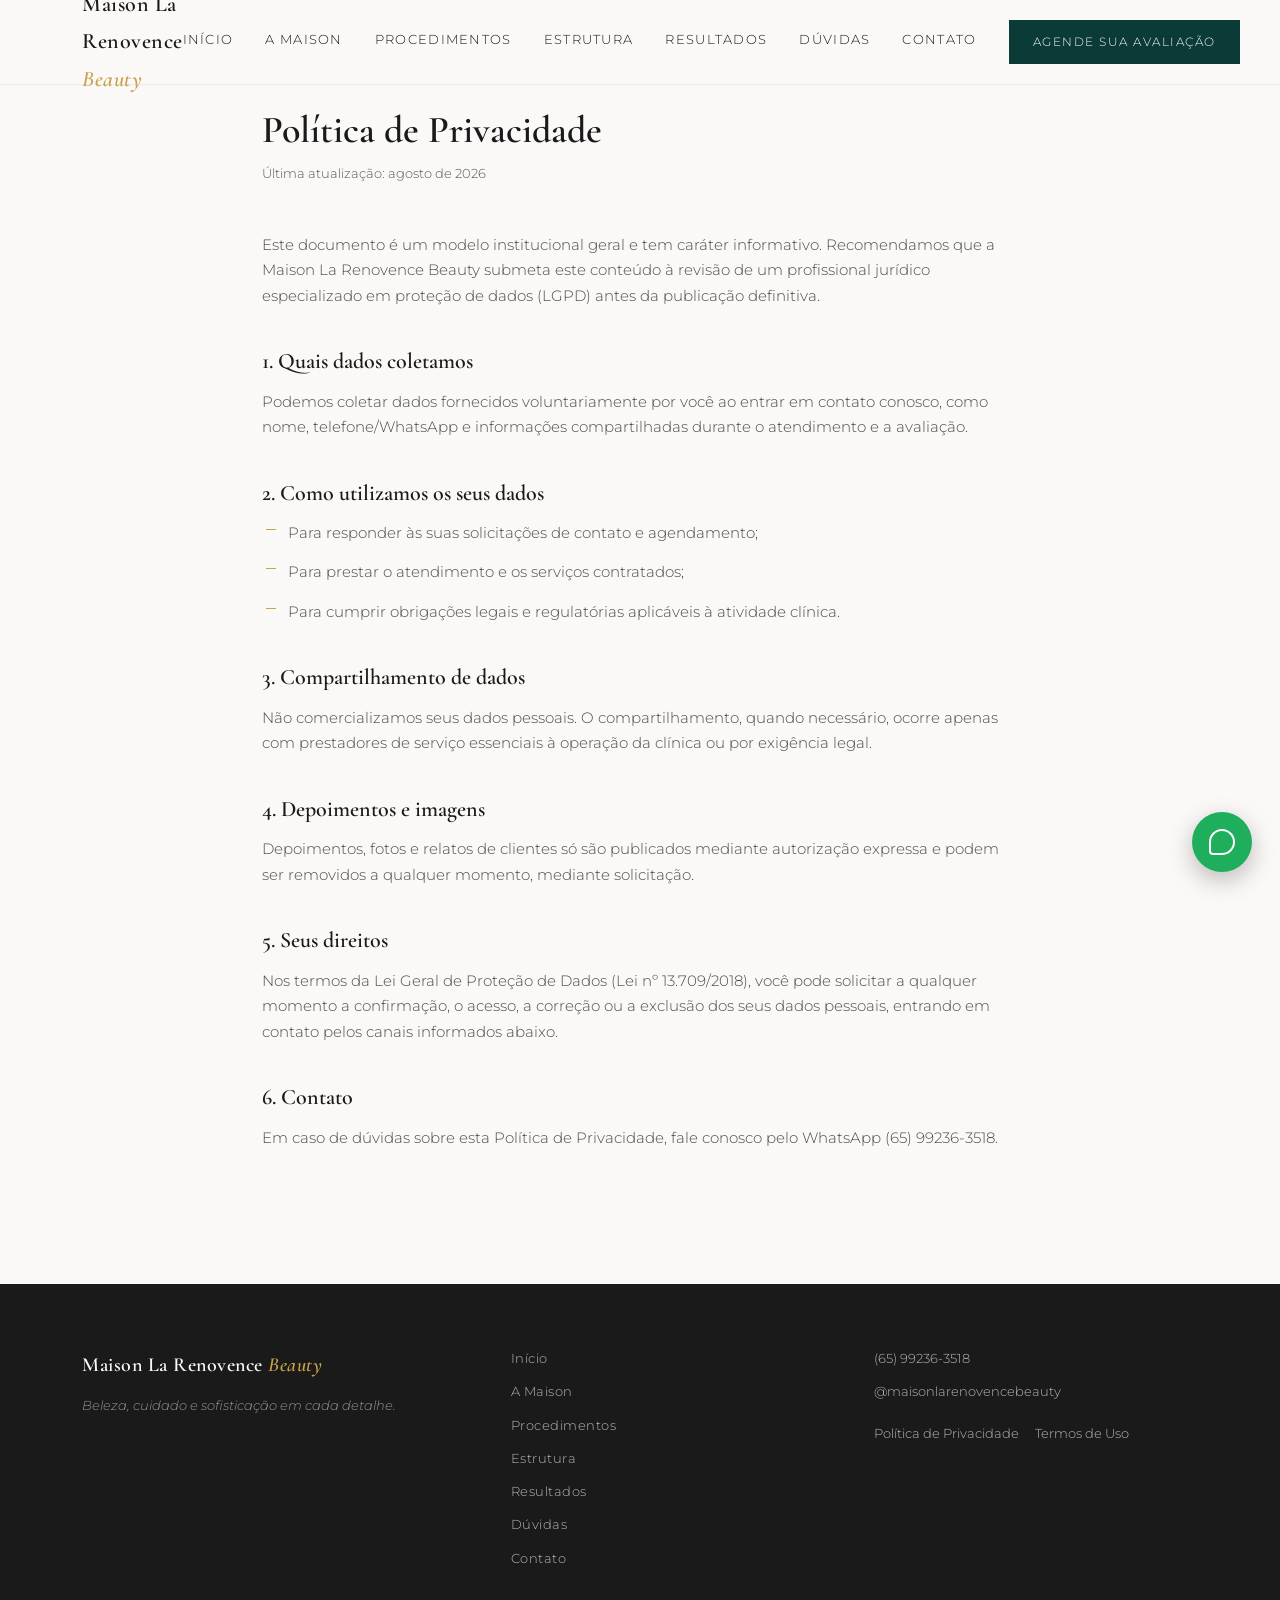
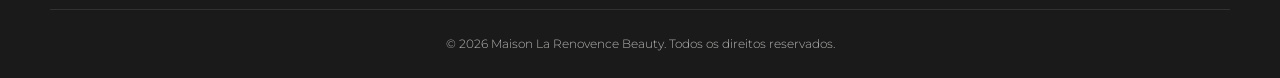
==== politica-de-privacidade.html @ b7e1c4de "Reconstrói o site com nova estrutura, procedimentos e páginas legais - Novo menu (Início, A Maison, " ====
<!DOCTYPE html>
<html lang="pt-BR">
<head>
<meta charset="UTF-8">
<meta name="viewport" content="width=device-width, initial-scale=1.0">
<title>Política de Privacidade | Maison La Renovence Beauty</title>
<meta name="description" content="Política de Privacidade da Maison La Renovence Beauty: saiba como tratamos os seus dados pessoais, em conformidade com a LGPD.">
<meta name="robots" content="noindex, follow">
<link rel="canonical" href="https://www.maisonlarenovencebeauty.com.br/politica-de-privacidade.html">
<link rel="preload" href="https://fonts.googleapis.com/css2?family=Cormorant+Garamond:ital,wght@0,500;0,600;0,700;1,500&family=Montserrat:wght@300;400;500;600&display=swap" as="style" onload="this.onload=null;this.rel='stylesheet'">
<noscript><link href="https://fonts.googleapis.com/css2?family=Cormorant+Garamond:ital,wght@0,500;0,600;0,700;1,500&family=Montserrat:wght@300;400;500;600&display=swap" rel="stylesheet"></noscript>
<link rel="stylesheet" href="css/style.css">
</head>
<body>

<a href="#main-content" class="skip-link">Pular para o conteúdo</a>

<header class="site-header" id="siteHeader">
  <div class="container header-inner">
    <a href="index.html#inicio" class="logo">Maison La Renovence <span>Beauty</span></a>
    <nav class="main-nav" id="mainNav" aria-label="Navegação principal">
      <a href="index.html#inicio" class="nav-link">Início</a>
      <a href="index.html#a-maison" class="nav-link">A Maison</a>
      <a href="index.html#procedimentos" class="nav-link">Procedimentos</a>
      <a href="index.html#estrutura" class="nav-link">Estrutura</a>
      <a href="index.html#resultados" class="nav-link">Resultados</a>
      <a href="index.html#duvidas" class="nav-link">Dúvidas</a>
      <a href="index.html#contato" class="nav-link">Contato</a>
      <a href="https://wa.me/5565992363518?text=Ol%C3%A1!%20Conheci%20a%20Maison%20La%20Renovence%20Beauty%20pelo%20site%20e%20gostaria%20de%20saber%20mais%20sobre%20os%20procedimentos%20e%20agendar%20uma%20avalia%C3%A7%C3%A3o." target="_blank" rel="noopener" class="nav-cta">Agende sua avaliação</a>
    </nav>
    <button class="nav-toggle" id="navToggle" aria-label="Abrir menu" aria-expanded="false">
      <span></span><span></span><span></span>
    </button>
  </div>
</header>

<main id="main-content">
  <section class="legal-page">
    <div class="container">
      <h1>Política de Privacidade</h1>
      <p class="updated-at">Última atualização: agosto de 2026</p>

      <p>Este documento é um modelo institucional geral e tem caráter informativo. Recomendamos que a Maison La Renovence Beauty submeta este conteúdo à revisão de um profissional jurídico especializado em proteção de dados (LGPD) antes da publicação definitiva.</p>

      <h2>1. Quais dados coletamos</h2>
      <p>Podemos coletar dados fornecidos voluntariamente por você ao entrar em contato conosco, como nome, telefone/WhatsApp e informações compartilhadas durante o atendimento e a avaliação.</p>

      <h2>2. Como utilizamos os seus dados</h2>
      <ul>
        <li>Para responder às suas solicitações de contato e agendamento;</li>
        <li>Para prestar o atendimento e os serviços contratados;</li>
        <li>Para cumprir obrigações legais e regulatórias aplicáveis à atividade clínica.</li>
      </ul>

      <h2>3. Compartilhamento de dados</h2>
      <p>Não comercializamos seus dados pessoais. O compartilhamento, quando necessário, ocorre apenas com prestadores de serviço essenciais à operação da clínica ou por exigência legal.</p>

      <h2>4. Depoimentos e imagens</h2>
      <p>Depoimentos, fotos e relatos de clientes só são publicados mediante autorização expressa e podem ser removidos a qualquer momento, mediante solicitação.</p>

      <h2>5. Seus direitos</h2>
      <p>Nos termos da Lei Geral de Proteção de Dados (Lei nº 13.709/2018), você pode solicitar a qualquer momento a confirmação, o acesso, a correção ou a exclusão dos seus dados pessoais, entrando em contato pelos canais informados abaixo.</p>

      <h2>6. Contato</h2>
      <p>Em caso de dúvidas sobre esta Política de Privacidade, fale conosco pelo WhatsApp <a href="https://wa.me/5565992363518" target="_blank" rel="noopener">(65) 99236-3518</a>.</p>
    </div>
  </section>
</main>

<footer class="site-footer">
  <div class="container footer-inner">
    <div class="footer-brand">
      <p class="logo footer-logo">Maison La Renovence <span>Beauty</span></p>
      <p class="footer-tagline">Beleza, cuidado e sofisticação em cada detalhe.</p>
    </div>
    <nav class="footer-nav" aria-label="Menu rápido">
      <a href="index.html#inicio">Início</a>
      <a href="index.html#a-maison">A Maison</a>
      <a href="index.html#procedimentos">Procedimentos</a>
      <a href="index.html#estrutura">Estrutura</a>
      <a href="index.html#resultados">Resultados</a>
      <a href="index.html#duvidas">Dúvidas</a>
      <a href="index.html#contato">Contato</a>
    </nav>
    <div class="footer-contact">
      <p><a href="https://wa.me/5565992363518" target="_blank" rel="noopener">(65) 99236-3518</a></p>
      <p><a href="https://www.instagram.com/maisonlarenovencebeauty/" target="_blank" rel="noopener">@maisonlarenovencebeauty</a></p>
      <p class="footer-legal-links">
        <a href="politica-de-privacidade.html">Política de Privacidade</a>
        <a href="termos-de-uso.html">Termos de Uso</a>
      </p>
    </div>
  </div>
  <p class="footer-copy">&copy; <span id="year"></span> Maison La Renovence Beauty. Todos os direitos reservados.</p>
</footer>

<a href="https://wa.me/5565992363518?text=Ol%C3%A1!%20Conheci%20a%20Maison%20La%20Renovence%20Beauty%20pelo%20site%20e%20gostaria%20de%20saber%20mais%20sobre%20os%20procedimentos%20e%20agendar%20uma%20avalia%C3%A7%C3%A3o." target="_blank" rel="noopener" class="whatsapp-float" aria-label="Fale conosco pelo WhatsApp">
  <span class="whatsapp-icon"></span>
</a>

<script src="js/script.js"></script>
</body>
</html>
---- css/style.css ----
:root {
  --color-emerald: #0b3b36;
  --color-emerald-dark: #082825;
  --color-gold: #c9a24b;
  --color-gold-light: #ddc088;
  --color-nude: #e8ddd3;
  --color-white: #faf9f7;
  --color-black: #1a1a1a;
  --color-text: #2b2b28;
  --color-text-soft: #565650;

  --font-serif: "Cormorant Garamond", Georgia, serif;
  --font-sans: "Montserrat", Arial, sans-serif;

  --container-width: 1180px;
  --transition: 0.35s ease;
  --transition-slow: 0.6s ease;
}

* {
  margin: 0;
  padding: 0;
  box-sizing: border-box;
}

html {
  scroll-behavior: smooth;
}

body {
  font-family: var(--font-sans);
  color: var(--color-text);
  background: var(--color-white);
  line-height: 1.7;
  font-weight: 300;
}

h1, h2, h3, h4, blockquote {
  font-family: var(--font-serif);
  font-weight: 600;
  color: var(--color-black);
  line-height: 1.2;
}

a {
  text-decoration: none;
  color: inherit;
}

ul {
  list-style: none;
}

img {
  max-width: 100%;
  display: block;
}

.container {
  max-width: var(--container-width);
  margin: 0 auto;
  padding: 0 32px;
}

.skip-link {
  position: absolute;
  left: -9999px;
  top: 0;
  background: var(--color-emerald);
  color: var(--color-white);
  padding: 14px 24px;
  z-index: 1000;
}

.skip-link:focus {
  left: 16px;
  top: 16px;
}

/* Scroll reveal */
.reveal {
  opacity: 0;
  transform: translateY(28px);
  transition: opacity 0.8s ease, transform 0.8s ease;
}

.reveal.is-visible {
  opacity: 1;
  transform: translateY(0);
}

@media (prefers-reduced-motion: reduce) {
  .reveal {
    opacity: 1;
    transform: none;
    transition: none;
  }
}

/* Buttons */
.btn {
  display: inline-block;
  padding: 16px 38px;
  font-family: var(--font-sans);
  font-size: 13px;
  letter-spacing: 2px;
  text-transform: uppercase;
  border: 1px solid transparent;
  cursor: pointer;
  transition: var(--transition);
}

.btn-gold {
  background: var(--color-gold);
  color: var(--color-black);
  border-color: var(--color-gold);
}

.btn-gold:hover {
  background: transparent;
  color: var(--color-gold);
  border-color: var(--color-gold);
  transform: translateY(-2px);
}

.btn-outline {
  background: transparent;
  color: var(--color-emerald);
  border-color: var(--color-emerald);
}

.btn-outline:hover {
  background: var(--color-emerald);
  color: var(--color-white);
  transform: translateY(-2px);
}

.btn-outline-light {
  background: transparent;
  color: var(--color-white);
  border-color: rgba(250, 249, 247, 0.6);
}

.btn-outline-light:hover {
  background: rgba(250, 249, 247, 0.12);
  border-color: var(--color-white);
  transform: translateY(-2px);
}

.center-cta {
  text-align: center;
  margin-top: 56px;
}

.text-link {
  display: inline-block;
  margin-top: 12px;
  font-size: 13px;
  letter-spacing: 1px;
  text-transform: uppercase;
  color: var(--color-gold);
  border-bottom: 1px solid var(--color-gold);
  padding-bottom: 2px;
  transition: var(--transition);
}

.text-link:hover {
  color: var(--color-emerald);
  border-color: var(--color-emerald);
}

/* Header */
.site-header {
  position: fixed;
  top: 0;
  left: 0;
  right: 0;
  z-index: 100;
  background: rgba(250, 249, 247, 0.95);
  backdrop-filter: blur(6px);
  border-bottom: 1px solid rgba(26, 26, 26, 0.06);
  transition: box-shadow var(--transition);
}

.header-inner {
  display: flex;
  align-items: center;
  justify-content: space-between;
  height: 84px;
}

.logo {
  font-family: var(--font-serif);
  font-size: 22px;
  font-weight: 600;
  color: var(--color-black);
  letter-spacing: 0.5px;
}

.logo span {
  color: var(--color-gold);
  font-style: italic;
}

.main-nav {
  display: flex;
  align-items: center;
  gap: 32px;
}

.nav-link {
  font-size: 12.5px;
  letter-spacing: 1.3px;
  text-transform: uppercase;
  color: var(--color-black);
  position: relative;
  padding-bottom: 4px;
  white-space: nowrap;
}

.nav-link::after {
  content: "";
  position: absolute;
  left: 0;
  bottom: 0;
  width: 0;
  height: 1px;
  background: var(--color-gold);
  transition: var(--transition);
}

.nav-link:hover::after {
  width: 100%;
}

.nav-cta {
  font-size: 12px;
  letter-spacing: 1.5px;
  text-transform: uppercase;
  background: var(--color-emerald);
  color: var(--color-white);
  padding: 12px 24px;
  white-space: nowrap;
  transition: var(--transition);
}

.nav-cta:hover {
  background: var(--color-emerald-dark);
  transform: translateY(-2px);
}

.nav-toggle {
  display: none;
  flex-direction: column;
  gap: 5px;
  background: none;
  border: none;
  cursor: pointer;
  padding: 8px;
}

.nav-toggle span {
  width: 24px;
  height: 1px;
  background: var(--color-black);
  transition: var(--transition);
}

/* Breadcrumb */
.breadcrumb {
  padding: 108px 0 24px;
}

.breadcrumb ol {
  display: flex;
  flex-wrap: wrap;
  gap: 8px;
  font-size: 12px;
  letter-spacing: 0.5px;
  text-transform: uppercase;
  color: var(--color-text-soft);
}

.breadcrumb a {
  color: var(--color-text-soft);
  border-bottom: 1px solid transparent;
}

.breadcrumb a:hover {
  color: var(--color-gold);
  border-color: var(--color-gold);
}

.breadcrumb li:not(:last-child)::after {
  content: "/";
  margin-left: 8px;
  color: rgba(26,26,26,0.3);
}

/* Hero */
.hero {
  position: relative;
  min-height: 100vh;
  display: flex;
  align-items: flex-end;
  overflow: hidden;
}

.hero-media {
  position: absolute;
  inset: 0;
  z-index: 0;
}

.hero-media img {
  width: 100%;
  height: 100%;
  object-fit: cover;
  object-position: center 20%;
}

.hero-overlay {
  position: absolute;
  inset: 0;
  background: linear-gradient(180deg, rgba(8,40,37,0.55) 0%, rgba(8,40,37,0.35) 40%, rgba(8,40,37,0.75) 100%);
}

.hero-content {
  position: relative;
  z-index: 2;
  max-width: 720px;
  color: var(--color-white);
  padding-bottom: 120px;
}

.eyebrow {
  font-size: 13px;
  letter-spacing: 3px;
  text-transform: uppercase;
  color: var(--color-gold-light);
  margin-bottom: 24px;
}

.hero h1 {
  font-size: 56px;
  color: var(--color-white);
  margin-bottom: 24px;
}

.hero-subtitle {
  font-size: 18px;
  font-weight: 300;
  color: rgba(250, 249, 247, 0.9);
  max-width: 540px;
  margin-bottom: 40px;
}

.hero-actions {
  display: flex;
  gap: 20px;
  flex-wrap: wrap;
}

.scroll-indicator {
  position: absolute;
  bottom: 36px;
  left: 50%;
  transform: translateX(-50%);
  z-index: 2;
}

.scroll-indicator span {
  display: block;
  width: 1px;
  height: 50px;
  background: linear-gradient(var(--color-gold), transparent);
}

/* Section heading */
.section-heading {
  text-align: center;
  max-width: 640px;
  margin: 0 auto 64px;
}

.section-kicker {
  display: inline-block;
  font-size: 12px;
  letter-spacing: 2.5px;
  text-transform: uppercase;
  color: var(--color-gold);
  margin-bottom: 14px;
}

.section-heading h2 {
  font-size: 38px;
}

.section-lede {
  margin-top: 16px;
  font-size: 16px;
  color: var(--color-text-soft);
}

/* Maison / About */
.maison {
  padding: 120px 0;
}

.maison-intro {
  max-width: 720px;
  margin: 0 auto 64px;
  text-align: center;
}

.maison-intro p {
  font-size: 17px;
  color: #4a4a44;
  margin-bottom: 18px;
}

.maison-gallery {
  display: grid;
  grid-template-columns: 1.3fr 1fr;
  gap: 24px;
  margin-bottom: 120px;
}

.maison-gallery-media {
  overflow: hidden;
  height: 420px;
  border: 1px solid rgba(26,26,26,0.08);
}

.maison-gallery-media--tall {
  height: 420px;
}

.maison-gallery-media img {
  width: 100%;
  height: 100%;
  object-fit: cover;
  transition: transform var(--transition-slow);
}

.maison-gallery-media:hover img {
  transform: scale(1.04);
}

.specialist {
  display: grid;
  grid-template-columns: 1.1fr 1fr;
  gap: 72px;
  align-items: center;
}

.specialist-media {
  height: 480px;
  overflow: hidden;
}

.specialist-media img {
  width: 100%;
  height: 100%;
  object-fit: cover;
}

.specialist-text h3 {
  font-size: 38px;
  margin: 8px 0 4px;
}

.specialist-title {
  font-size: 14px;
  letter-spacing: 1.5px;
  text-transform: uppercase;
  color: var(--color-gold);
  margin-bottom: 24px;
}

.specialist-text p {
  font-size: 16px;
  color: #4a4a44;
  margin-bottom: 18px;
}

.specialist-list {
  margin-top: 24px;
  display: flex;
  flex-direction: column;
  gap: 12px;
}

.specialist-list li {
  font-size: 14px;
  padding-left: 26px;
  position: relative;
  color: var(--color-black);
}

.specialist-list li::before {
  content: "";
  position: absolute;
  left: 0;
  top: 8px;
  width: 12px;
  height: 1px;
  background: var(--color-gold);
}

/* Procedures */
.procedures {
  padding: 120px 0;
  background: var(--color-nude);
}

.procedures-grid {
  display: grid;
  grid-template-columns: repeat(4, 1fr);
  gap: 28px;
}

.procedure-card {
  background: var(--color-white);
  border: 1px solid rgba(26,26,26,0.08);
  transition: var(--transition);
  display: flex;
  flex-direction: column;
}

.procedure-card:hover {
  border-color: var(--color-gold);
  box-shadow: 0 16px 40px rgba(11,59,54,0.1);
  transform: translateY(-4px);
}

.procedure-card-media {
  display: block;
  height: 200px;
  overflow: hidden;
}

.procedure-card-media img {
  width: 100%;
  height: 100%;
  object-fit: cover;
  transition: transform var(--transition-slow);
}

.procedure-card:hover .procedure-card-media img {
  transform: scale(1.06);
}

.procedure-card-body {
  padding: 24px 24px 28px;
  flex: 1;
  display: flex;
  flex-direction: column;
}

.procedure-card-body h3 {
  font-size: 21px;
  margin-bottom: 10px;
}

.procedure-card-body h3 a:hover {
  color: var(--color-gold);
}

.procedure-card-body p {
  font-size: 14px;
  color: var(--color-text-soft);
  flex: 1;
}

/* Experience / Estrutura */
.experience {
  padding: 120px 0;
}

.experience-media {
  height: 480px;
  overflow: hidden;
  margin-bottom: 64px;
  border: 1px solid rgba(26,26,26,0.08);
}

.experience-media img {
  width: 100%;
  height: 100%;
  object-fit: cover;
}

.experience-grid {
  display: grid;
  grid-template-columns: repeat(5, 1fr);
  gap: 32px;
}

.experience-item {
  text-align: center;
}

.experience-icon {
  width: 52px;
  height: 52px;
  margin: 0 auto 18px;
  border: 1px solid var(--color-gold);
  border-radius: 50%;
  position: relative;
}

.experience-icon::before {
  content: "";
  position: absolute;
  inset: 14px;
  background: var(--color-gold);
  border-radius: 50%;
  opacity: 0.6;
}

.experience-item h3 {
  font-size: 18px;
  margin-bottom: 8px;
}

.experience-item p {
  font-size: 13.5px;
  color: var(--color-text-soft);
}

/* Results */
.results {
  padding: 120px 0;
  background: var(--color-emerald-dark);
  color: var(--color-white);
  text-align: center;
}

.results .section-heading h2,
.results .section-heading .section-lede {
  color: var(--color-white);
}

.results .section-lede {
  color: rgba(250,249,247,0.7);
}

.results-grid {
  display: grid;
  grid-template-columns: repeat(4, 1fr);
  gap: 24px;
  margin-bottom: 40px;
}

.result-frame {
  aspect-ratio: 3 / 4;
  border: 1px solid var(--color-gold);
  display: flex;
  align-items: center;
  justify-content: center;
  background: rgba(250,249,247,0.03);
}

.result-frame span {
  font-size: 12px;
  letter-spacing: 2px;
  text-transform: uppercase;
  color: var(--color-gold-light);
}

.results-disclaimer {
  font-size: 13px;
  color: rgba(250,249,247,0.55);
  font-style: italic;
  max-width: 560px;
  margin: 0 auto;
}

/* Testimonials */
.testimonials {
  padding: 120px 0;
  background: var(--color-white);
}

.testimonial-carousel {
  max-width: 760px;
  margin: 0 auto;
}

.testimonial-track {
  position: relative;
  min-height: 200px;
}

.testimonial-slide {
  position: absolute;
  inset: 0;
  text-align: center;
  opacity: 0;
  transform: translateX(24px);
  transition: opacity 0.5s ease, transform 0.5s ease;
  pointer-events: none;
}

.testimonial-slide.is-active {
  position: relative;
  opacity: 1;
  transform: translateX(0);
  pointer-events: auto;
}

.testimonial-slide p {
  font-family: var(--font-serif);
  font-size: 26px;
  font-style: italic;
  color: var(--color-emerald);
  line-height: 1.5;
  margin-bottom: 20px;
}

.testimonial-slide cite {
  font-style: normal;
  font-size: 12px;
  letter-spacing: 1.5px;
  text-transform: uppercase;
  color: var(--color-gold);
}

.testimonial-controls {
  display: flex;
  align-items: center;
  justify-content: center;
  gap: 24px;
  margin-top: 40px;
}

.testimonial-arrow {
  width: 44px;
  height: 44px;
  border: 1px solid rgba(26,26,26,0.15);
  background: transparent;
  border-radius: 50%;
  cursor: pointer;
  font-size: 16px;
  color: var(--color-black);
  transition: var(--transition);
}

.testimonial-arrow:hover {
  border-color: var(--color-gold);
  color: var(--color-gold);
}

.testimonial-dots {
  display: flex;
  gap: 10px;
}

.testimonial-dot {
  width: 8px;
  height: 8px;
  border-radius: 50%;
  border: 1px solid var(--color-gold);
  background: transparent;
  cursor: pointer;
  padding: 0;
}

.testimonial-dot.is-active {
  background: var(--color-gold);
}

/* FAQ / Accordion */
.faq {
  padding: 120px 0;
  background: var(--color-nude);
}

.accordion {
  max-width: 780px;
  margin: 0 auto;
  display: flex;
  flex-direction: column;
  gap: 12px;
}

.accordion-item {
  background: var(--color-white);
  border: 1px solid rgba(26,26,26,0.08);
  padding: 4px 28px;
}

.accordion-item summary {
  list-style: none;
  cursor: pointer;
  padding: 22px 0;
  font-family: var(--font-serif);
  font-size: 19px;
  font-weight: 600;
  color: var(--color-black);
  display: flex;
  justify-content: space-between;
  align-items: center;
  gap: 16px;
}

.accordion-item summary::-webkit-details-marker {
  display: none;
}

.accordion-item summary::after {
  content: "+";
  font-family: var(--font-sans);
  font-size: 22px;
  font-weight: 300;
  color: var(--color-gold);
  flex-shrink: 0;
  transition: transform var(--transition);
}

.accordion-item[open] summary::after {
  transform: rotate(45deg);
}

.accordion-content {
  padding-bottom: 24px;
}

.accordion-content p {
  font-size: 15px;
  color: var(--color-text-soft);
}

.procedure-faq .accordion-item {
  background: var(--color-nude);
}

/* Contact */
.contact {
  padding: 120px 0;
  background: var(--color-emerald-dark);
  color: var(--color-white);
}

.contact-grid {
  display: grid;
  grid-template-columns: 1.1fr 1fr;
  gap: 72px;
}

.contact h2 {
  color: var(--color-white);
  font-size: 36px;
  margin: 8px 0 20px;
}

.contact-info-wrap > p {
  color: rgba(250,249,247,0.8);
  font-size: 15px;
  max-width: 480px;
  margin-bottom: 40px;
}

.contact-info-block {
  margin-bottom: 30px;
}

.contact-info-block h3 {
  color: var(--color-gold);
  font-size: 19px;
  margin-bottom: 8px;
}

.contact-info-block p,
.contact-info-block a {
  font-size: 14px;
  color: rgba(250,249,247,0.85);
}

.contact-info-block a:hover {
  color: var(--color-gold);
}

.contact-actions {
  display: flex;
  gap: 16px;
  flex-wrap: wrap;
  margin-top: 32px;
}

.contact .btn-outline {
  color: var(--color-white);
  border-color: rgba(250,249,247,0.5);
}

.contact .btn-outline:hover {
  background: var(--color-white);
  color: var(--color-emerald-dark);
}

.contact-map {
  min-height: 360px;
}

.map-placeholder {
  height: 100%;
  min-height: 360px;
  border: 1px dashed rgba(250,249,247,0.35);
  display: flex;
  align-items: center;
  justify-content: center;
  text-align: center;
  padding: 32px;
}

.map-placeholder p {
  color: rgba(250,249,247,0.6);
  font-size: 14px;
  max-width: 260px;
}

.contact-map iframe {
  width: 100%;
  height: 100%;
  min-height: 360px;
  border: 0;
  filter: grayscale(0.2);
}

/* Footer */
.site-footer {
  background: var(--color-black);
  color: rgba(250,249,247,0.7);
  padding: 64px 0 24px;
}

.footer-inner {
  display: grid;
  grid-template-columns: 1.2fr 1fr 1fr;
  gap: 40px;
  max-width: var(--container-width);
  margin: 0 auto;
  padding: 0 32px 40px;
  border-bottom: 1px solid rgba(250,249,247,0.1);
}

.footer-logo {
  color: var(--color-white);
  font-size: 20px;
  margin-bottom: 12px;
}

.footer-tagline {
  font-size: 13px;
  color: rgba(250,249,247,0.55);
  font-style: italic;
}

.footer-nav {
  display: flex;
  flex-direction: column;
  gap: 12px;
}

.footer-nav a {
  font-size: 12.5px;
  letter-spacing: 0.5px;
}

.footer-nav a:hover,
.footer-contact a:hover {
  color: var(--color-gold-light);
}

.footer-contact {
  display: flex;
  flex-direction: column;
  gap: 12px;
}

.footer-contact p {
  font-size: 12.5px;
}

.footer-legal-links {
  display: flex;
  gap: 16px;
  margin-top: 8px;
}

.footer-copy {
  text-align: center;
  font-size: 12px;
  padding-top: 24px;
}

/* WhatsApp floating button */
.whatsapp-float {
  position: fixed;
  bottom: 28px;
  right: 28px;
  width: 60px;
  height: 60px;
  background: #1fae5c;
  border-radius: 50%;
  display: flex;
  align-items: center;
  justify-content: center;
  box-shadow: 0 8px 24px rgba(0,0,0,0.25);
  z-index: 200;
  transition: var(--transition);
}

.whatsapp-float:hover {
  transform: scale(1.08);
}

.whatsapp-icon {
  width: 26px;
  height: 26px;
  position: relative;
}

.whatsapp-icon::before {
  content: "";
  position: absolute;
  inset: 0;
  border: 2px solid #fff;
  border-radius: 50% 50% 50% 4px;
}

/* Procedure detail page */
.procedure-hero {
  position: relative;
  height: 60vh;
  min-height: 420px;
  display: flex;
  align-items: flex-end;
  overflow: hidden;
}

.procedure-hero img {
  position: absolute;
  inset: 0;
  width: 100%;
  height: 100%;
  object-fit: cover;
}

.procedure-hero-overlay {
  position: absolute;
  inset: 0;
  background: linear-gradient(180deg, rgba(8,40,37,0.35) 0%, rgba(8,40,37,0.8) 100%);
}

.procedure-hero-content {
  position: relative;
  z-index: 2;
  color: var(--color-white);
  padding-bottom: 56px;
}

.procedure-hero-content h1 {
  color: var(--color-white);
  font-size: 46px;
  max-width: 700px;
}

.procedure-body {
  padding: 96px 0;
}

.procedure-layout {
  display: grid;
  grid-template-columns: 2fr 1fr;
  gap: 72px;
}

.procedure-main h2 {
  font-size: 28px;
  margin: 48px 0 18px;
}

.procedure-main h2:first-child {
  margin-top: 0;
}

.procedure-main p {
  font-size: 16px;
  color: #4a4a44;
  margin-bottom: 16px;
}

.procedure-list {
  display: flex;
  flex-direction: column;
  gap: 12px;
  margin-top: 4px;
}

.procedure-list li {
  font-size: 15px;
  padding-left: 26px;
  position: relative;
  color: var(--color-text);
}

.procedure-list li::before {
  content: "";
  position: absolute;
  left: 0;
  top: 9px;
  width: 12px;
  height: 1px;
  background: var(--color-gold);
}

.procedure-steps {
  counter-reset: step;
  display: flex;
  flex-direction: column;
  gap: 20px;
  margin-top: 4px;
}

.procedure-steps li {
  padding-left: 44px;
  position: relative;
  font-size: 15px;
  color: var(--color-text);
}

.procedure-steps li::before {
  counter-increment: step;
  content: counter(step);
  position: absolute;
  left: 0;
  top: -2px;
  width: 28px;
  height: 28px;
  border: 1px solid var(--color-gold);
  border-radius: 50%;
  display: flex;
  align-items: center;
  justify-content: center;
  font-family: var(--font-serif);
  font-size: 13px;
  color: var(--color-gold);
}

.procedure-note {
  margin-top: 32px;
  padding: 20px 24px;
  border-left: 2px solid var(--color-gold);
  background: var(--color-nude);
  font-size: 13.5px;
  color: var(--color-text-soft);
  font-style: italic;
}

.procedure-sidebar {
  align-self: start;
  position: sticky;
  top: 110px;
  background: var(--color-nude);
  padding: 36px 30px;
  border: 1px solid rgba(26,26,26,0.08);
}

.procedure-sidebar h3 {
  font-size: 22px;
  margin-bottom: 14px;
}

.procedure-sidebar p {
  font-size: 14px;
  color: var(--color-text-soft);
  margin-bottom: 24px;
}

.procedure-sidebar .btn {
  width: 100%;
  text-align: center;
}

.procedure-related {
  margin-top: 32px;
  padding-top: 24px;
  border-top: 1px solid rgba(26,26,26,0.1);
}

.procedure-related h4 {
  font-size: 13px;
  letter-spacing: 1.5px;
  text-transform: uppercase;
  color: var(--color-gold);
  margin-bottom: 14px;
}

.procedure-related a {
  display: block;
  font-size: 14px;
  padding: 8px 0;
  border-bottom: 1px solid rgba(26,26,26,0.06);
}

.procedure-related a:hover {
  color: var(--color-emerald);
}

.procedure-cta {
  padding: 96px 0;
  background: var(--color-emerald-dark);
  color: var(--color-white);
  text-align: center;
}

.procedure-cta h2 {
  color: var(--color-white);
  font-size: 32px;
  max-width: 560px;
  margin: 0 auto 16px;
}

.procedure-cta p {
  color: rgba(250,249,247,0.75);
  max-width: 480px;
  margin: 0 auto 32px;
}

/* Legal pages */
.legal-page {
  padding: 108px 0 120px;
}

.legal-page .container {
  max-width: 820px;
}

.legal-page h1 {
  font-size: 38px;
  margin-bottom: 8px;
}

.legal-page .updated-at {
  font-size: 13px;
  color: var(--color-text-soft);
  margin-bottom: 48px;
}

.legal-page h2 {
  font-size: 22px;
  margin: 40px 0 14px;
}

.legal-page p,
.legal-page li {
  font-size: 15px;
  color: #4a4a44;
  margin-bottom: 14px;
}

.legal-page ul {
  padding-left: 4px;
}

.legal-page li {
  padding-left: 22px;
  position: relative;
}

.legal-page li::before {
  content: "";
  position: absolute;
  left: 0;
  top: 9px;
  width: 10px;
  height: 1px;
  background: var(--color-gold);
}

/* Responsive */
@media (max-width: 1080px) {
  .procedures-grid {
    grid-template-columns: repeat(3, 1fr);
  }

  .experience-grid {
    grid-template-columns: repeat(3, 1fr);
    row-gap: 40px;
  }

  .footer-inner {
    grid-template-columns: 1fr 1fr;
  }

  .footer-contact {
    grid-column: span 2;
  }
}

@media (max-width: 960px) {
  .maison-gallery,
  .specialist,
  .contact-grid,
  .procedure-layout {
    grid-template-columns: 1fr;
  }

  .specialist-media,
  .specialist .specialist-text {
    order: 2;
  }

  .specialist-media {
    order: 1;
    height: 340px;
  }

  .maison-gallery-media,
  .maison-gallery-media--tall {
    height: 320px;
  }

  .procedures-grid,
  .results-grid {
    grid-template-columns: repeat(2, 1fr);
  }

  .experience-grid {
    grid-template-columns: repeat(2, 1fr);
  }

  .procedure-sidebar {
    position: static;
  }

  .hero h1 {
    font-size: 42px;
  }
}

@media (max-width: 720px) {
  .main-nav {
    position: fixed;
    top: 84px;
    left: 0;
    right: 0;
    bottom: 0;
    background: var(--color-white);
    flex-direction: column;
    align-items: flex-start;
    padding: 32px;
    gap: 22px;
    transform: translateY(-120%);
    opacity: 0;
    transition: var(--transition);
    overflow-y: auto;
  }

  .main-nav.open {
    transform: translateY(0);
    opacity: 1;
  }

  .nav-cta {
    margin-top: 8px;
  }

  .nav-toggle {
    display: flex;
  }

  .procedures-grid,
  .results-grid,
  .experience-grid {
    grid-template-columns: 1fr;
  }

  .hero {
    align-items: center;
  }

  .hero-content {
    padding-bottom: 0;
  }

  .hero h1 {
    font-size: 32px;
  }

  .hero-actions .btn {
    width: 100%;
    text-align: center;
  }

  .section-heading h2 {
    font-size: 28px;
  }

  .procedure-hero-content h1 {
    font-size: 32px;
  }

  .footer-inner {
    grid-template-columns: 1fr;
  }

  .footer-contact {
    grid-column: auto;
  }

  .testimonial-slide p {
    font-size: 21px;
  }

  .whatsapp-float {
    width: 56px;
    height: 56px;
    bottom: 20px;
    right: 20px;
  }
}
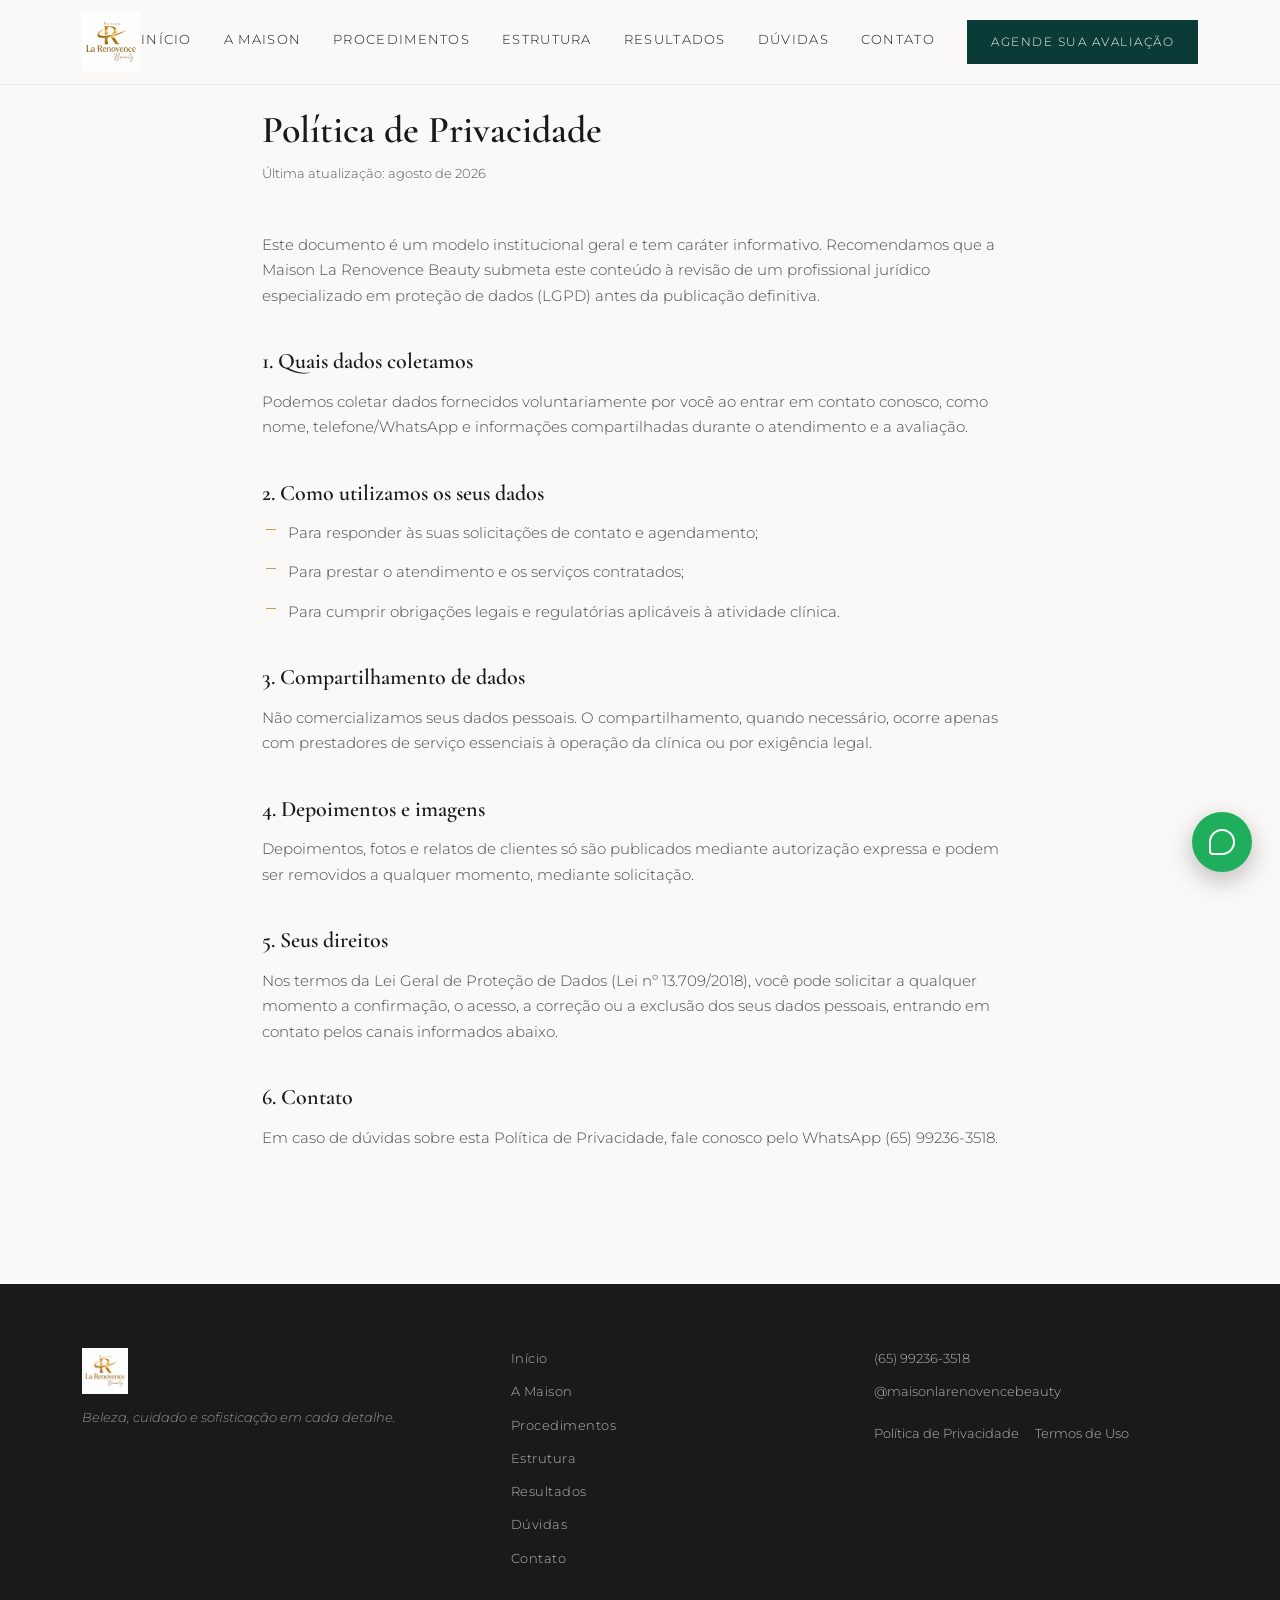
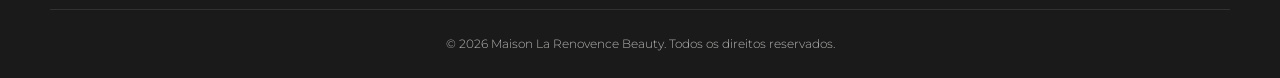
==== commit dab6b8a6: "Adiciona a logo oficial da Maison La Renovence Beauty - Logo aplicada no cabeçalho e rodapé de todas" ====
--- a/politica-de-privacidade.html
+++ b/politica-de-privacidade.html
@@ -7,6 +7,8 @@
 <meta name="description" content="Política de Privacidade da Maison La Renovence Beauty: saiba como tratamos os seus dados pessoais, em conformidade com a LGPD.">
 <meta name="robots" content="noindex, follow">
 <link rel="canonical" href="https://www.maisonlarenovencebeauty.com.br/politica-de-privacidade.html">
+<link rel="icon" type="image/png" sizes="32x32" href="images/logo/favicon-32.png">
+<link rel="apple-touch-icon" sizes="192x192" href="images/logo/favicon-192.png">
 <link rel="preload" href="https://fonts.googleapis.com/css2?family=Cormorant+Garamond:ital,wght@0,500;0,600;0,700;1,500&family=Montserrat:wght@300;400;500;600&display=swap" as="style" onload="this.onload=null;this.rel='stylesheet'">
 <noscript><link href="https://fonts.googleapis.com/css2?family=Cormorant+Garamond:ital,wght@0,500;0,600;0,700;1,500&family=Montserrat:wght@300;400;500;600&display=swap" rel="stylesheet"></noscript>
 <link rel="stylesheet" href="css/style.css">
@@ -17,7 +19,7 @@
 
 <header class="site-header" id="siteHeader">
   <div class="container header-inner">
-    <a href="index.html#inicio" class="logo">Maison La Renovence <span>Beauty</span></a>
+    <a href="index.html#inicio" class="logo"><img src="images/logo/logo-maison-la-renovence-beauty.png" alt="Maison La Renovence Beauty" class="logo-img"></a>
     <nav class="main-nav" id="mainNav" aria-label="Navegação principal">
       <a href="index.html#inicio" class="nav-link">Início</a>
       <a href="index.html#a-maison" class="nav-link">A Maison</a>
@@ -70,7 +72,7 @@
 <footer class="site-footer">
   <div class="container footer-inner">
     <div class="footer-brand">
-      <p class="logo footer-logo">Maison La Renovence <span>Beauty</span></p>
+      <a href="index.html#inicio" class="logo footer-logo"><img src="images/logo/logo-maison-la-renovence-beauty.png" alt="Maison La Renovence Beauty" class="logo-img"></a>
       <p class="footer-tagline">Beleza, cuidado e sofisticação em cada detalhe.</p>
     </div>
     <nav class="footer-nav" aria-label="Menu rápido">
--- a/css/style.css
+++ b/css/style.css
@@ -195,11 +195,23 @@
   font-weight: 600;
   color: var(--color-black);
   letter-spacing: 0.5px;
+  display: flex;
+  align-items: center;
 }
 
 .logo span {
   color: var(--color-gold);
   font-style: italic;
+}
+
+.logo-img {
+  height: 58px;
+  width: auto;
+  display: block;
+}
+
+.footer-logo .logo-img {
+  height: 46px;
 }
 
 .main-nav {
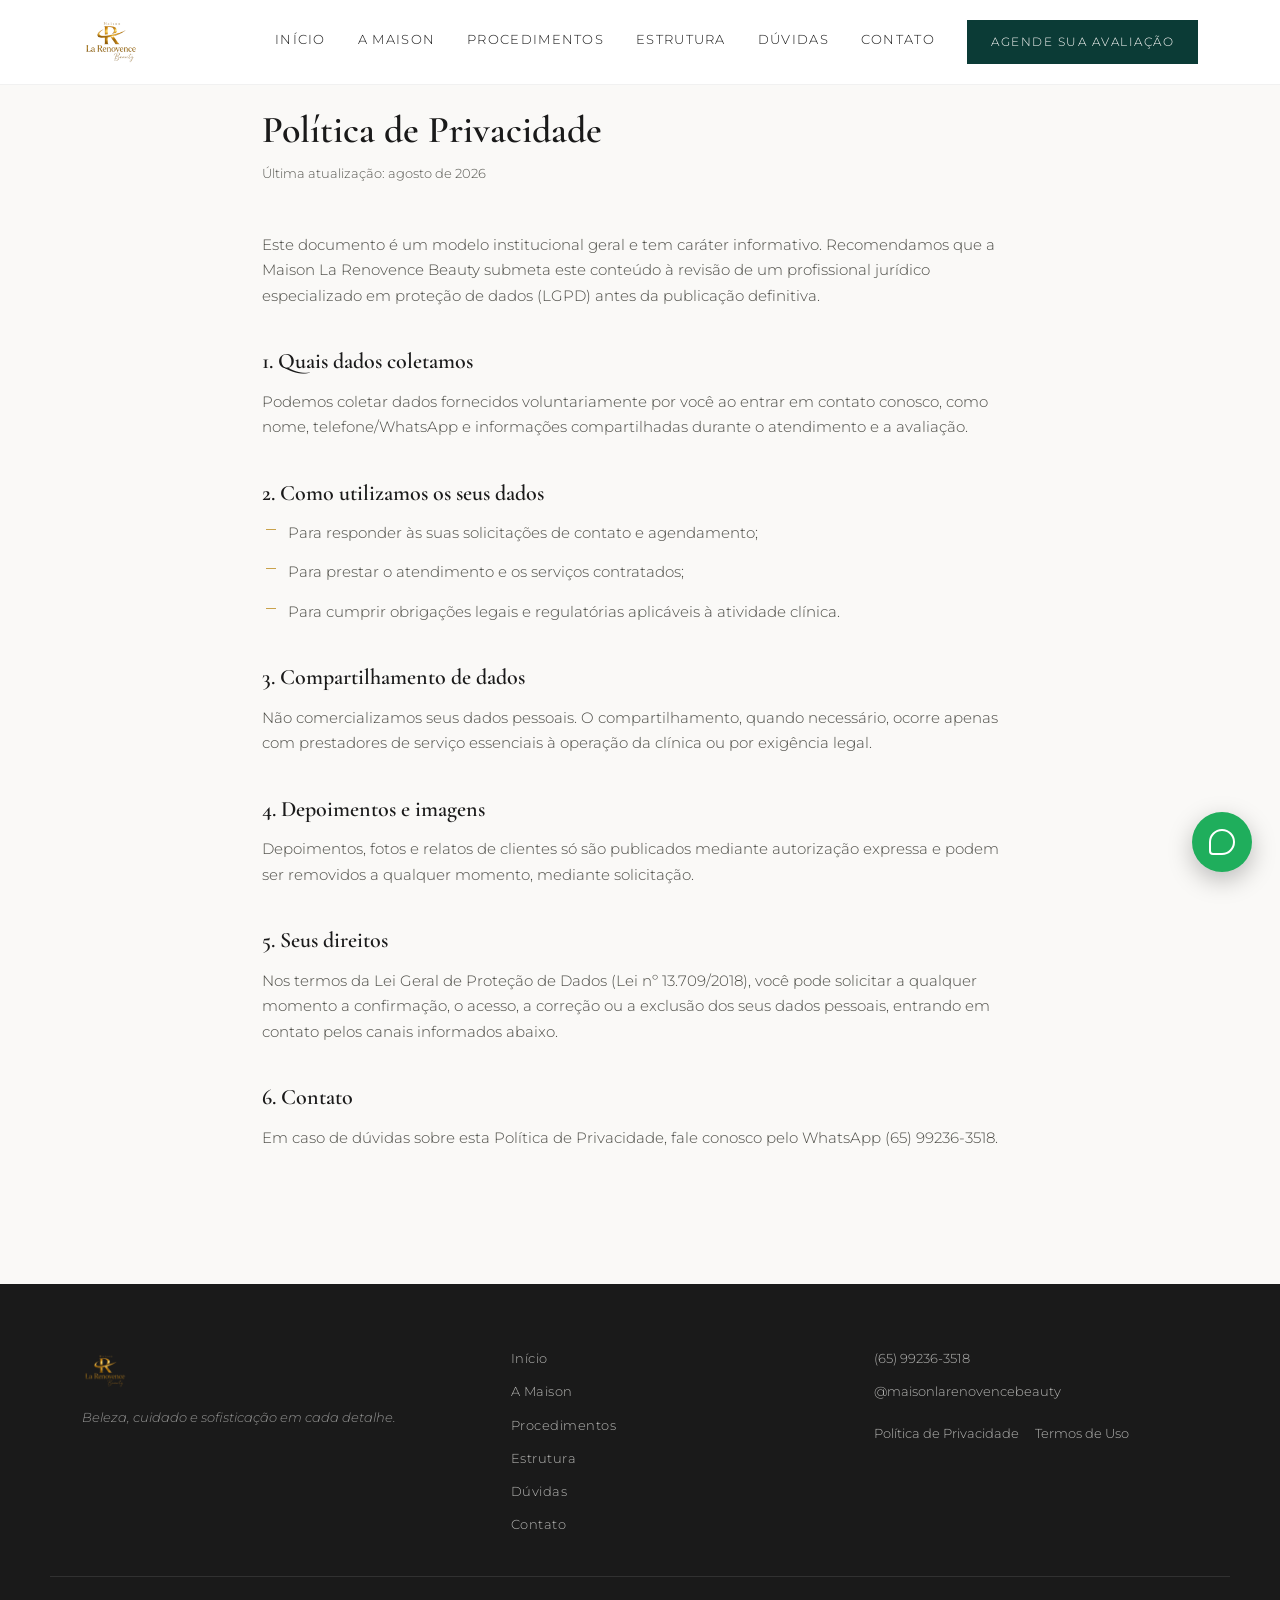
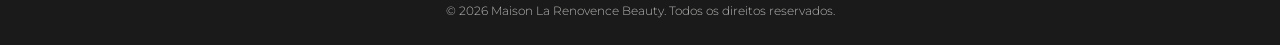
==== commit be71defd: "Substitui fotos de banco por fotos reais e remove seção Resultados - Remove a seção "Resultados" (ho" ====
--- a/politica-de-privacidade.html
+++ b/politica-de-privacidade.html
@@ -25,7 +25,6 @@
       <a href="index.html#a-maison" class="nav-link">A Maison</a>
       <a href="index.html#procedimentos" class="nav-link">Procedimentos</a>
       <a href="index.html#estrutura" class="nav-link">Estrutura</a>
-      <a href="index.html#resultados" class="nav-link">Resultados</a>
       <a href="index.html#duvidas" class="nav-link">Dúvidas</a>
       <a href="index.html#contato" class="nav-link">Contato</a>
       <a href="https://wa.me/5565992363518?text=Ol%C3%A1!%20Conheci%20a%20Maison%20La%20Renovence%20Beauty%20pelo%20site%20e%20gostaria%20de%20saber%20mais%20sobre%20os%20procedimentos%20e%20agendar%20uma%20avalia%C3%A7%C3%A3o." target="_blank" rel="noopener" class="nav-cta">Agende sua avaliação</a>
@@ -80,7 +79,6 @@
       <a href="index.html#a-maison">A Maison</a>
       <a href="index.html#procedimentos">Procedimentos</a>
       <a href="index.html#estrutura">Estrutura</a>
-      <a href="index.html#resultados">Resultados</a>
       <a href="index.html#duvidas">Dúvidas</a>
       <a href="index.html#contato">Contato</a>
     </nav>
--- a/css/style.css
+++ b/css/style.css
@@ -176,8 +176,7 @@
   left: 0;
   right: 0;
   z-index: 100;
-  background: rgba(250, 249, 247, 0.95);
-  backdrop-filter: blur(6px);
+  background: #ffffff;
   border-bottom: 1px solid rgba(26, 26, 26, 0.06);
   transition: box-shadow var(--transition);
 }
@@ -639,54 +638,6 @@
 .experience-item p {
   font-size: 13.5px;
   color: var(--color-text-soft);
-}
-
-/* Results */
-.results {
-  padding: 120px 0;
-  background: var(--color-emerald-dark);
-  color: var(--color-white);
-  text-align: center;
-}
-
-.results .section-heading h2,
-.results .section-heading .section-lede {
-  color: var(--color-white);
-}
-
-.results .section-lede {
-  color: rgba(250,249,247,0.7);
-}
-
-.results-grid {
-  display: grid;
-  grid-template-columns: repeat(4, 1fr);
-  gap: 24px;
-  margin-bottom: 40px;
-}
-
-.result-frame {
-  aspect-ratio: 3 / 4;
-  border: 1px solid var(--color-gold);
-  display: flex;
-  align-items: center;
-  justify-content: center;
-  background: rgba(250,249,247,0.03);
-}
-
-.result-frame span {
-  font-size: 12px;
-  letter-spacing: 2px;
-  text-transform: uppercase;
-  color: var(--color-gold-light);
-}
-
-.results-disclaimer {
-  font-size: 13px;
-  color: rgba(250,249,247,0.55);
-  font-style: italic;
-  max-width: 560px;
-  margin: 0 auto;
 }
 
 /* Testimonials */
@@ -1335,8 +1286,7 @@
     height: 320px;
   }
 
-  .procedures-grid,
-  .results-grid {
+  .procedures-grid {
     grid-template-columns: repeat(2, 1fr);
   }
 
@@ -1385,7 +1335,6 @@
   }
 
   .procedures-grid,
-  .results-grid,
   .experience-grid {
     grid-template-columns: 1fr;
   }
